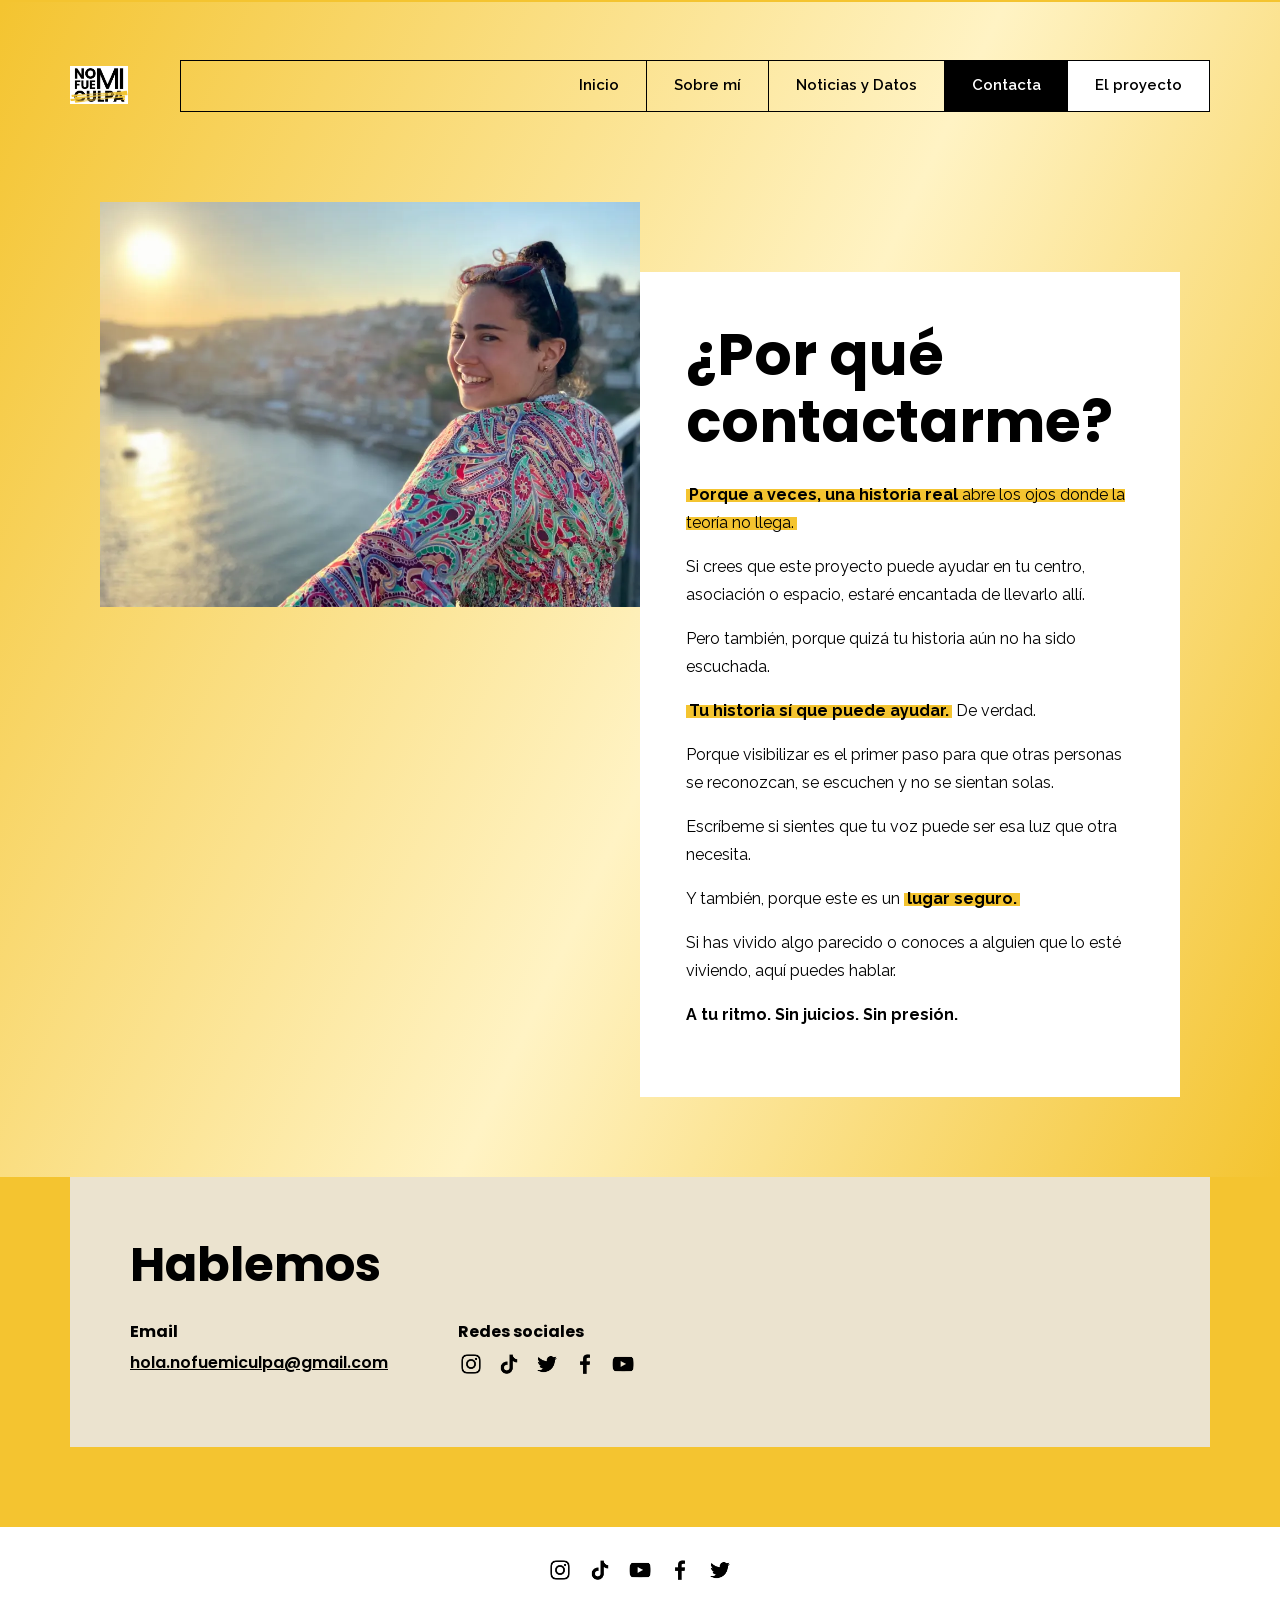
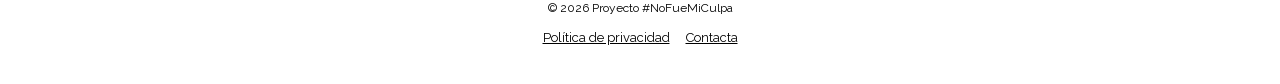
==== contacta.html @ 0b8c0b65 "Add contact page Static contact page: photo and highlighted introduction, email link and social link" ====
<!DOCTYPE html>
<html lang="es">
<head>
  <meta charset="UTF-8">
  <meta name="viewport" content="width=device-width, initial-scale=1">
  <title>Contacta | No Fue Mi Culpa</title>
  <meta name="description" content="Escríbenos si quieres contar tu historia o acoger el proyecto en tu centro.">
  <link rel="canonical" href="https://nofuemiculpa.org/contacta.html">
  <link rel="icon" type="image/png" href="img/img_6.png">
  <link rel="apple-touch-icon" href="img/img_6.png">
  <link rel="stylesheet" href="styles.css">
</head>
<body>
  <a class="skip" href="#principal">Saltar al contenido</a>

  <div class="top light">
    <header class="site-header">
      <a href="index.html" class="logo"><img src="img/img_5.webp" alt="Logo del proyecto No Fue Mi Culpa" width="58" height="38"></a>
      <nav aria-label="Principal">
        <a href="index.html">Inicio</a>
        <a href="sobre-mi.html">Sobre mí</a>
        <a href="recursos.html">Noticias y Datos</a>
        <a href="contacta.html" aria-current="page">Contacta</a>
        <a href="el-proyecto.html" class="cta">El proyecto</a>
      </nav>
    </header>
  </div>

  <main id="principal">
    <section class="contact-hero">
      <div class="contact-row">
        <div class="contact-photo">
          <img src="img/nazaret.webp" alt="Nazaret Moris sonriendo frente a un paisaje urbano al atardecer" width="1000" height="750" loading="lazy">
        </div>
        <div class="contact-card">
          <h1>¿Por qué contactarme?</h1>
          <p><span class="hl"><strong>Porque a veces, una historia real</strong> abre los ojos donde la teoría no llega.</span></p>
          <p>Si crees que este proyecto puede ayudar en tu centro, asociación o espacio, estaré encantada de llevarlo allí.</p>
          <p>Pero también, porque quizá tu historia aún no ha sido escuchada.</p>
          <p><span class="hl"><strong>Tu historia sí que puede ayudar.</strong></span> De verdad.</p>
          <p>Porque visibilizar es el primer paso para que otras personas se reconozcan, se escuchen y no se sientan solas.</p>
          <p>Escríbeme si sientes que tu voz puede ser esa luz que otra necesita.</p>
          <p>Y también, porque este es un <span class="hl"><strong>lugar seguro.</strong></span></p>
          <p>Si has vivido algo parecido o conoces a alguien que lo esté viviendo, aquí puedes hablar.</p>
          <p><strong>A tu ritmo. Sin juicios. Sin presión.</strong></p>
        </div>
      </div>
    </section>

    <div class="contact-wrap">
      <section class="hablemos" aria-labelledby="hablemos-titulo">
        <h2 id="hablemos-titulo">Hablemos</h2>
        <div class="cols">
          <div>
            <h3>Email</h3>
            <a class="mail" href="mailto:hola.nofuemiculpa@gmail.com">hola.nofuemiculpa@gmail.com</a>
          </div>
          <div>
            <h3>Redes sociales</h3>
            <div class="contact-social">
              <a href="https://www.instagram.com/nofuemiculpaorg" aria-label="Instagram" rel="noopener"><img src="img/img_1.png" alt="" width="26" height="26"></a>
              <a href="https://www.tiktok.com/@nofuemiculpa.org" aria-label="TikTok" rel="noopener"><img src="img/img_3.png" alt="" width="26" height="26"></a>
              <a href="https://x.com/nofuemiculpaorg" aria-label="X (Twitter)" rel="noopener"><img src="img/img_9.png" alt="" width="26" height="26"></a>
              <a href="https://www.facebook.com/nazaret.moris" aria-label="Facebook" rel="noopener"><img src="img/img_2.png" alt="" width="26" height="26"></a>
              <a href="https://youtube.com/@nofuemiculpaorg" aria-label="YouTube" rel="noopener"><img src="img/img_8.png" alt="" width="26" height="26"></a>
            </div>
          </div>
        </div>
      </section>
    </div>
  </main>

  <footer class="site-footer">
    <div class="social">
      <a href="https://www.instagram.com/nofuemiculpaorg" aria-label="Instagram" rel="noopener"><img src="img/img_1.png" alt="" width="26" height="26"></a>
      <a href="https://www.tiktok.com/@nofuemiculpa.org" aria-label="TikTok" rel="noopener"><img src="img/img_3.png" alt="" width="26" height="26"></a>
      <a href="https://youtube.com/@nofuemiculpaorg" aria-label="YouTube" rel="noopener"><img src="img/img_8.png" alt="" width="26" height="26"></a>
      <a href="https://www.facebook.com/nazaret.moris" aria-label="Facebook" rel="noopener"><img src="img/img_2.png" alt="" width="26" height="26"></a>
      <a href="https://x.com/nofuemiculpaorg" aria-label="X (Twitter)" rel="noopener"><img src="img/img_9.png" alt="" width="26" height="26"></a>
    </div>
    <p>© 2026 Proyecto #NoFueMiCulpa</p>
    <nav aria-label="Legal"><a href="privacidad.html">Política de privacidad</a><a href="contacta.html">Contacta</a></nav>
  </footer>
</body>
</html>
---- styles.css ----
/* Self-hosted fonts (no requests to Google) */
@import url("fonts/fonts.css");

:root{--y:#f4c430;--ink:#000;--paper:#fff}
*{box-sizing:border-box;margin:0;padding:0}
html{scroll-behavior:smooth}
html,body{overflow-x:hidden}
body{font-family:'Raleway',Avenir,sans-serif;color:var(--ink);background:#fff;line-height:1.55;font-size:16px}
h1,h2,h3,.display{font-family:'Poppins',sans-serif;line-height:1.15}
img{max-width:100%;height:auto;display:block}
a{color:inherit}
:focus-visible{outline:3px solid #000;outline-offset:3px}
.skip{position:absolute;left:-9999px;top:0;background:#000;color:#fff;padding:10px 16px;z-index:10}
.skip:focus{left:10px;top:10px}
.sr-only{position:absolute;width:1px;height:1px;overflow:hidden;clip:rect(0 0 0 0)}

/* Yellow highlighter: marks key phrases */
.hl{background:linear-gradient(transparent 22%,var(--y) 22%,var(--y) 92%,transparent 92%);padding:0 .15em;color:inherit;font-weight:inherit}
.hl-b{font-weight:700}

/* ===== Header ===== */
.top{position:relative;background:#6e7887;background-size:cover;background-position:center;background-repeat:no-repeat}
.top.fixed-bg{background-attachment:fixed}
@media (hover:none),(max-width:820px){.top.fixed-bg{background-attachment:scroll}}
.site-header{position:relative;z-index:2;display:flex;justify-content:space-between;align-items:stretch;max-width:1180px;margin:0 auto;padding:60px 20px 0;min-height:110px}
.logo{position:absolute;left:20px;top:60px;height:50px;display:flex;align-items:center;z-index:3}
.logo img{width:58px;height:auto}
.site-header nav{display:flex;border:1px solid rgba(255,255,255,.7);background:rgba(255,255,255,.12);flex:1;justify-content:flex-end;margin-left:110px}
.site-header nav a{color:#fff;text-decoration:none;font-weight:600;font-size:15px;padding:0 27px;display:flex;align-items:center;height:50px;border-left:1px solid rgba(255,255,255,.7)}
.site-header nav a:first-child{border-left:0}
.site-header nav a[aria-current="page"]{background:#fff;color:#000}
.site-header nav a.cta{background:var(--y);color:#000;border-left:0}
.top.news-bg{background-image:linear-gradient(rgba(60,64,72,.55),rgba(60,64,72,.55)),url(img/bg-periodicos.webp);background-size:cover;background-position:center;background-repeat:no-repeat;background-attachment:fixed}
@media (hover:none),(max-width:820px){.top.news-bg{background-attachment:scroll}}
.top.light{background:var(--y)}
.light .site-header nav{border-color:#000;background:transparent}
.light .site-header nav a{color:#000;border-color:#000}
.light .site-header nav a[aria-current="page"]{background:#000;color:#fff}
.light .site-header nav a.cta{background:#fff;color:#000}
@media(max-width:820px){.site-header nav{margin-left:0}}

/* Title in white box */
.box-title{display:table;background:#fff;color:#000;padding:.04em .4em .1em .4em;font-family:'Poppins',sans-serif;font-weight:700;line-height:1.1}

/* ===== Home ===== */
.top.photo-bg{background:#444 url(img/bg-dos-mujeres.webp) center 40%/cover fixed no-repeat}
@media (hover:none),(max-width:820px){.top.photo-bg{background-attachment:scroll}}
.hero{padding:225px max(20px,calc((100% - 1140px)/2 + 30px)) 150px;margin-top:-110px;background:rgba(110,120,135,.4)}
.hero h1{font-weight:700;font-size:clamp(34px,5.6vw,80px);line-height:1.1}
.hero .box{display:table;background:#fff;color:#000;padding:.04em .4em .1em .4em;margin-bottom:10px;white-space:nowrap;max-width:100%}
.hero .accent{color:var(--y)}
.hero-sub{color:#fff;font-family:'Poppins',sans-serif;font-weight:600;font-size:16px;margin-top:30px}

.intro{background:rgba(223,224,226,.88);text-align:center;padding:90px 20px 80px}
.intro h2{font-size:clamp(30px,4vw,52px);font-weight:700;margin-bottom:34px}
.intro p{font-size:16px;max-width:760px;margin:0 auto 6px}
.intro p.lead{font-family:'Poppins',sans-serif;font-weight:700;font-size:clamp(18px,2vw,22px);margin-bottom:10px}

.stats{background:#fff;text-align:center;padding:90px 20px 100px}
.stats h2{font-size:clamp(26px,3vw,36px);font-weight:600;margin-bottom:70px}
.stat-grid{display:grid;grid-template-columns:repeat(3,1fr);gap:30px;max-width:1100px;margin:0 auto}
.num{display:block;font-family:'Poppins',sans-serif;font-size:clamp(60px,7vw,90px);font-weight:700;color:var(--y);line-height:1.1;margin-bottom:20px;-webkit-text-stroke:0}
.stat p{font-size:16px;font-weight:600;line-height:1.6;max-width:260px;margin:0 auto}

.story{background:var(--y);text-align:center;padding:90px 20px 80px}
.story blockquote{font-family:'Poppins',sans-serif;font-weight:700;font-size:clamp(28px,4vw,56px);line-height:1.2;margin-bottom:38px}
.story p{font-size:16px;font-weight:600;line-height:1.6}

.photo-strip{height:520px;background:url(img/bg-dos-mujeres.webp) center 40%/cover fixed no-repeat}
@media (hover:none),(max-width:820px){.photo-strip{background-attachment:scroll}}

/* ===== Buttons ===== */
.btn{display:inline-block;background:var(--y);color:#000;font-size:14px;font-weight:700;text-decoration:none;padding:11px 25px;margin-top:30px;border:0;cursor:pointer;font-family:inherit}
.btn:hover{filter:brightness(.95)}
.btn.white{background:#fff;color:#000;font-size:15px;letter-spacing:.05em;padding:12px 16px}
.btn.dark{background:#000;color:#fff}
.btn-box{display:inline-block;border:1px solid #000;color:#000;text-decoration:none;font-size:14px;font-weight:700;padding:8px 16px;margin-top:14px}

/* ===== Inner pages (header) ===== */
.page-hero{padding:225px max(20px,calc((100% - 1140px)/2 + 30px)) 90px;margin-top:-110px}
.page-hero h1{font-weight:700;font-size:clamp(34px,5vw,68px);line-height:1.1}
.page-hero p{font-family:'Poppins',sans-serif;font-weight:600;font-size:16px;margin-top:20px}

/* ===== Content text ===== */
.content{max-width:820px;margin:0 auto;padding:80px 20px}
.content h2{font-size:clamp(26px,3.4vw,40px);font-weight:700;margin:56px 0 20px}
.content h2:first-child{margin-top:0}
.content p{font-size:17px;line-height:1.7;margin-bottom:18px}
.content .lead{font-family:'Poppins',sans-serif;font-weight:600;font-size:clamp(20px,2.4vw,26px);line-height:1.4}
.content blockquote{border-left:6px solid var(--y);padding:6px 0 6px 22px;margin:30px 0;font-family:'Poppins',sans-serif;font-weight:600;font-size:20px}
.content a.text-link{color:#000;font-weight:700}

/* ===== News and Data ===== */
.news-hero{padding:200px max(20px,calc((100% - 1140px)/2 + 30px)) 90px;margin-top:-110px}
.news-hero .card-hero{background:#fff;padding:40px 40px 44px;text-align:center;max-width:1000px;margin:0 auto}
.news-hero h1{font-weight:700;font-size:clamp(34px,5vw,64px);line-height:1.15}
.news-hero h1 .y{color:var(--y)}
.news-hero p{font-size:16px;margin-top:16px}

.section-title{font-family:'Poppins',sans-serif;font-weight:600;font-size:clamp(40px,6vw,80px);text-align:center;padding:50px 20px 40px;line-height:1}

.news-grid{display:grid;grid-template-columns:repeat(4,1fr);gap:0;max-width:1180px;margin:0 auto;padding:0 20px 90px;align-items:start}
.news-card{padding:26px 22px 30px;text-align:center;background:#fff;min-height:320px}
.news-card.yellow{background:var(--y)}
.news-card h3{font-family:'Raleway',sans-serif;font-weight:700;font-size:16px;line-height:1.35;margin-bottom:14px}
.news-card .date{font-size:15px;color:#222;margin-bottom:6px}
.news-card a.more{display:inline-block;border:1px solid #000;color:#000;text-decoration:none;font-size:13px;font-weight:700;padding:6px 14px;margin-top:10px}

.black-band{background:#000;color:#fff;padding:90px 20px 100px}
.black-band .wrap{max-width:1140px;margin:0 auto;display:grid;grid-template-columns:1fr 1fr;gap:40px;align-items:center}
.black-band h2{font-size:clamp(48px,6vw,84px);font-weight:600;line-height:1.05}
.black-band p{font-size:16px;line-height:1.6;margin-bottom:12px}
.black-band .btn{margin-top:20px}

.data-band{background:linear-gradient(to bottom,var(--y) 0%,var(--y) 40%,#000 100%);padding:70px 20px 90px}
.data-grid{display:grid;grid-template-columns:1fr 1fr;gap:26px 26px;max-width:1140px;margin:0 auto;align-items:start}
.data-card{background:#fff;padding:26px 28px 28px}
.data-card .src{font-family:'Poppins',sans-serif;font-size:14px;font-weight:600;line-height:1.5;margin-bottom:10px}
.data-card .stat-txt{font-family:'Poppins',sans-serif;font-size:clamp(20px,2.2vw,26px);font-weight:500;line-height:1.3}
.data-card .arrow{display:block;width:40px;border-top:2px solid #000;margin-top:16px}

/* ===== About ===== */
.about-hero{position:relative;padding:200px max(20px,calc((100% - 1140px)/2 + 30px)) 110px;margin-top:-110px;color:#fff;background:#222 url(img/bg-nazaret.webp) center 30%/cover fixed no-repeat}
@media (hover:none),(max-width:820px){.about-hero{background-attachment:scroll}}
.inline-video{max-width:820px;margin:44px 0 0}
.inline-video figcaption{color:#fff;font-size:15px;margin-top:12px}
.media-video .video{margin-bottom:16px}
.about-hero::before{content:"";position:absolute;inset:0;background:rgba(40,46,56,.62)}
.about-hero>*{position:relative}
.about-hero .box-title{font-size:clamp(40px,5vw,66px);padding:.1em .3em .14em}
.about-body{max-width:820px;margin-top:40px;font-size:17px;line-height:1.7}
.about-body p{margin-bottom:22px}
.about-body .hl{background:linear-gradient(transparent 25%,var(--y) 25%,var(--y) 92%,transparent 92%);color:#000;font-weight:700}
.about-body .q{font-family:'Poppins',sans-serif;font-weight:700;font-size:clamp(20px,2.4vw,28px);line-height:1.35;margin-top:30px}

.media-title{background:#fff;border:6px solid var(--y);text-align:center;max-width:1000px;margin:0 auto;position:relative;padding:30px 20px;margin-top:-10px}
.media-title::after{content:"";position:absolute;left:50%;bottom:-22px;transform:translateX(-50%);border:12px solid transparent;border-top:12px solid var(--y);border-bottom:0}
.media-title h2{font-family:'Poppins',sans-serif;font-weight:600;font-size:clamp(34px,4.6vw,56px)}
.media-section{background:var(--y);padding:90px 20px 70px}
.media-wrap{max-width:1000px;margin:0 auto}
.video{position:relative;aspect-ratio:16/9;background:#000;border:0}
.video iframe,.video .poster{position:absolute;inset:0;width:100%;height:100%;border:0}
.video .poster{object-fit:cover;cursor:pointer}
.video .play{position:absolute;left:50%;top:50%;transform:translate(-50%,-50%);width:84px;height:84px;border-radius:50%;background:rgba(0,0,0,.6);color:#fff;font-size:30px;text-align:center;line-height:84px;border:0;cursor:pointer}
.video-caption{text-align:center;margin-top:20px;color:#000}
.video-caption h3{font-size:22px;font-weight:700;margin-bottom:6px}
.video-caption p{font-size:15px}

.media-list{display:grid;grid-template-columns:repeat(2,1fr);gap:22px;margin-top:50px;list-style:none}
.media-item{background:#fff;padding:22px 24px 26px}
.media-item .thumb{width:100%;aspect-ratio:3/2;object-fit:cover;margin-bottom:16px}
.media-item p{margin-bottom:8px}
.media-item .src{font-size:13px;font-weight:700;text-transform:uppercase;letter-spacing:.04em}
.media-item h3{font-size:19px;font-weight:700;margin:8px 0 6px;line-height:1.3}
.media-item p{font-size:14px;color:#222}
.media-item a{color:#000;font-weight:700}

/* ===== Contact ===== */
.contact-hero{position:relative;margin-top:-110px;padding:200px max(20px,calc((100% - 1140px)/2 + 30px)) 80px;background:linear-gradient(115deg,#f4c430 0%,#fff3c4 55%,#f4c430 100%)}
.contact-row{display:grid;grid-template-columns:1fr 1fr;gap:0;max-width:1140px;margin:0 auto;align-items:start}
.contact-photo{background:#000;aspect-ratio:4/3;overflow:hidden}
.contact-photo img{width:100%;height:100%;object-fit:cover}
.contact-card{background:#fff;padding:50px 46px 52px;margin-top:70px}
.contact-card h1{font-size:clamp(36px,4.6vw,58px);font-weight:700;margin-bottom:26px}
.contact-card p{font-size:16px;line-height:1.75;margin-bottom:16px}
.contact-card .hl{padding:0 .2em}
.hablemos{background:#ebe3cf;margin:0 auto 0;max-width:1140px;padding:60px 60px 70px}
.hablemos h2{font-size:clamp(34px,4vw,48px);font-weight:700;margin-bottom:30px}
.hablemos .cols{display:flex;gap:70px;flex-wrap:wrap;align-items:flex-start}
.hablemos h3{font-size:16px;font-weight:700;margin-bottom:10px}
.hablemos a.mail{font-family:'Poppins',sans-serif;font-weight:600;font-size:16px;word-break:break-all}
.contact-social{display:flex;gap:12px}
.contact-social a{display:block;line-height:0}
.contact-social img{width:26px;height:26px}
.contact-wrap{background:var(--y);padding:0 20px 80px}

/* ===== Project ===== */
.project-hero{padding:200px max(20px,calc((100% - 1140px)/2 + 30px)) 110px;margin-top:-110px;background:linear-gradient(rgba(60,66,76,.6),rgba(60,66,76,.6)),url(img/bg-dos-mujeres.webp) center 40%/cover fixed no-repeat}
@media (hover:none),(max-width:820px){.project-hero{background-attachment:scroll}}
.video-band{background:var(--y);padding:70px 20px}
.video-band .video{max-width:1000px;margin:0 auto;background:#000;position:relative;aspect-ratio:16/9}
.video-band video{position:absolute;inset:0;width:100%;height:100%;background:#000}
.project-hero .stack{display:flex;flex-direction:column;align-items:flex-start;gap:8px}
.project-hero .box-title{font-size:clamp(44px,8vw,110px);line-height:1;padding:.04em .3em .1em}
.project-hero .box-title.accent{color:var(--y)}
.project-hero p{font-family:'Poppins',sans-serif;font-weight:600;color:#fff;font-size:17px;margin-top:40px}

.project-about{max-width:1100px;margin:0 auto;padding:110px 20px 60px;text-align:left}
.project-about h2{font-size:clamp(40px,5vw,64px);font-weight:700;margin-bottom:40px}
.project-about p{font-size:17px;line-height:1.75;margin-bottom:20px}
.project-about p strong{font-weight:700}
.project-about .big{font-family:'Poppins',sans-serif;font-weight:700;font-size:clamp(22px,3vw,34px);text-align:center;margin:60px 0 20px;letter-spacing:.01em}


.voice{background:#000;color:#fff;text-align:center;padding:90px 20px 100px}
.voice h2{display:inline-block;background:var(--y);color:#000;font-size:clamp(40px,5.6vw,72px);font-weight:500;padding:.1em .35em .14em;line-height:1.05;margin-bottom:40px}
.voice p{font-size:19px;line-height:1.6;font-weight:600}
.voice p.y{color:var(--y);margin-top:12px}
.voice .btn{margin-top:40px;font-size:14px}

.testimonies{display:grid;grid-template-columns:repeat(3,1fr);max-width:1180px;margin:0 auto;border:1px solid #000}
.testimony{padding:50px 34px 40px;text-align:center;border-right:1px solid #000}
.testimony:last-child{border-right:0}
.testimony .q{font-family:'Poppins',sans-serif;font-size:90px;color:var(--y);line-height:.6;height:50px;margin-bottom:24px}
.testimony .who{font-weight:700;font-size:16px}
.testimony .sub{font-size:13px;color:#333;margin:4px 0 22px}
.testimony .txt{font-family:'Poppins',sans-serif;font-weight:600;font-size:17px;line-height:1.5}
.testimony .tail{font-size:13px;color:#333;margin-top:18px}

.coming{position:relative;padding:140px 20px;background:linear-gradient(rgba(60,66,76,.45),rgba(60,66,76,.45)),url(img/bg-dos-mujeres.webp) center 40%/cover fixed no-repeat}
@media (hover:none),(max-width:820px){.coming{background-attachment:scroll}}
.coming .card{background:#fff;max-width:600px;margin:0 auto;text-align:center;padding:44px 40px 50px}
.coming h2{font-size:clamp(34px,5vw,56px);font-weight:700;margin-bottom:20px;word-break:normal}
.coming p{font-size:16px;line-height:1.7;margin-bottom:14px}
.coming .btn{font-size:13px;margin-top:20px}

/* ===== Footer ===== */
.site-footer{text-align:center;padding:30px 20px 36px;background:#fff}
.social{display:flex;justify-content:center;gap:14px;margin:0 0 16px;flex-wrap:wrap}
.social a{display:block;line-height:0}
.social img{width:26px;height:26px}
.site-footer p{font-size:12px}
.site-footer nav{margin-top:10px;font-size:13px}
.site-footer nav a{margin:0 8px}

/* ===== Mobile ===== */
@media(max-width:900px){
 .news-grid{grid-template-columns:repeat(2,1fr)}
 .testimonies{grid-template-columns:1fr}
 .testimony{border-right:0;border-bottom:1px solid #000}
 .contact-row,.black-band .wrap,.data-grid{grid-template-columns:1fr}
 .media-list{grid-template-columns:1fr}
 .contact-card{margin-top:0}
}
@media(max-width:760px){
 .site-header{padding-top:20px;flex-direction:column;align-items:flex-start;gap:10px}
 .logo{position:static;height:auto}
 .site-header nav{flex-wrap:wrap;justify-content:flex-start;width:100%}
 .site-header nav a{padding:0 12px;height:40px;font-size:13px}
 .hero,.page-hero,.news-hero,.about-hero,.project-hero,.contact-hero{margin-top:0;padding:50px 20px 90px}
 .hero .box{white-space:normal}
 .stat-grid{grid-template-columns:1fr;gap:40px}
 .news-grid{grid-template-columns:1fr}
 .news-card{min-height:0;padding:20px 20px 22px}
 .photo-strip{height:260px}
 .hablemos{padding:40px 24px}
}
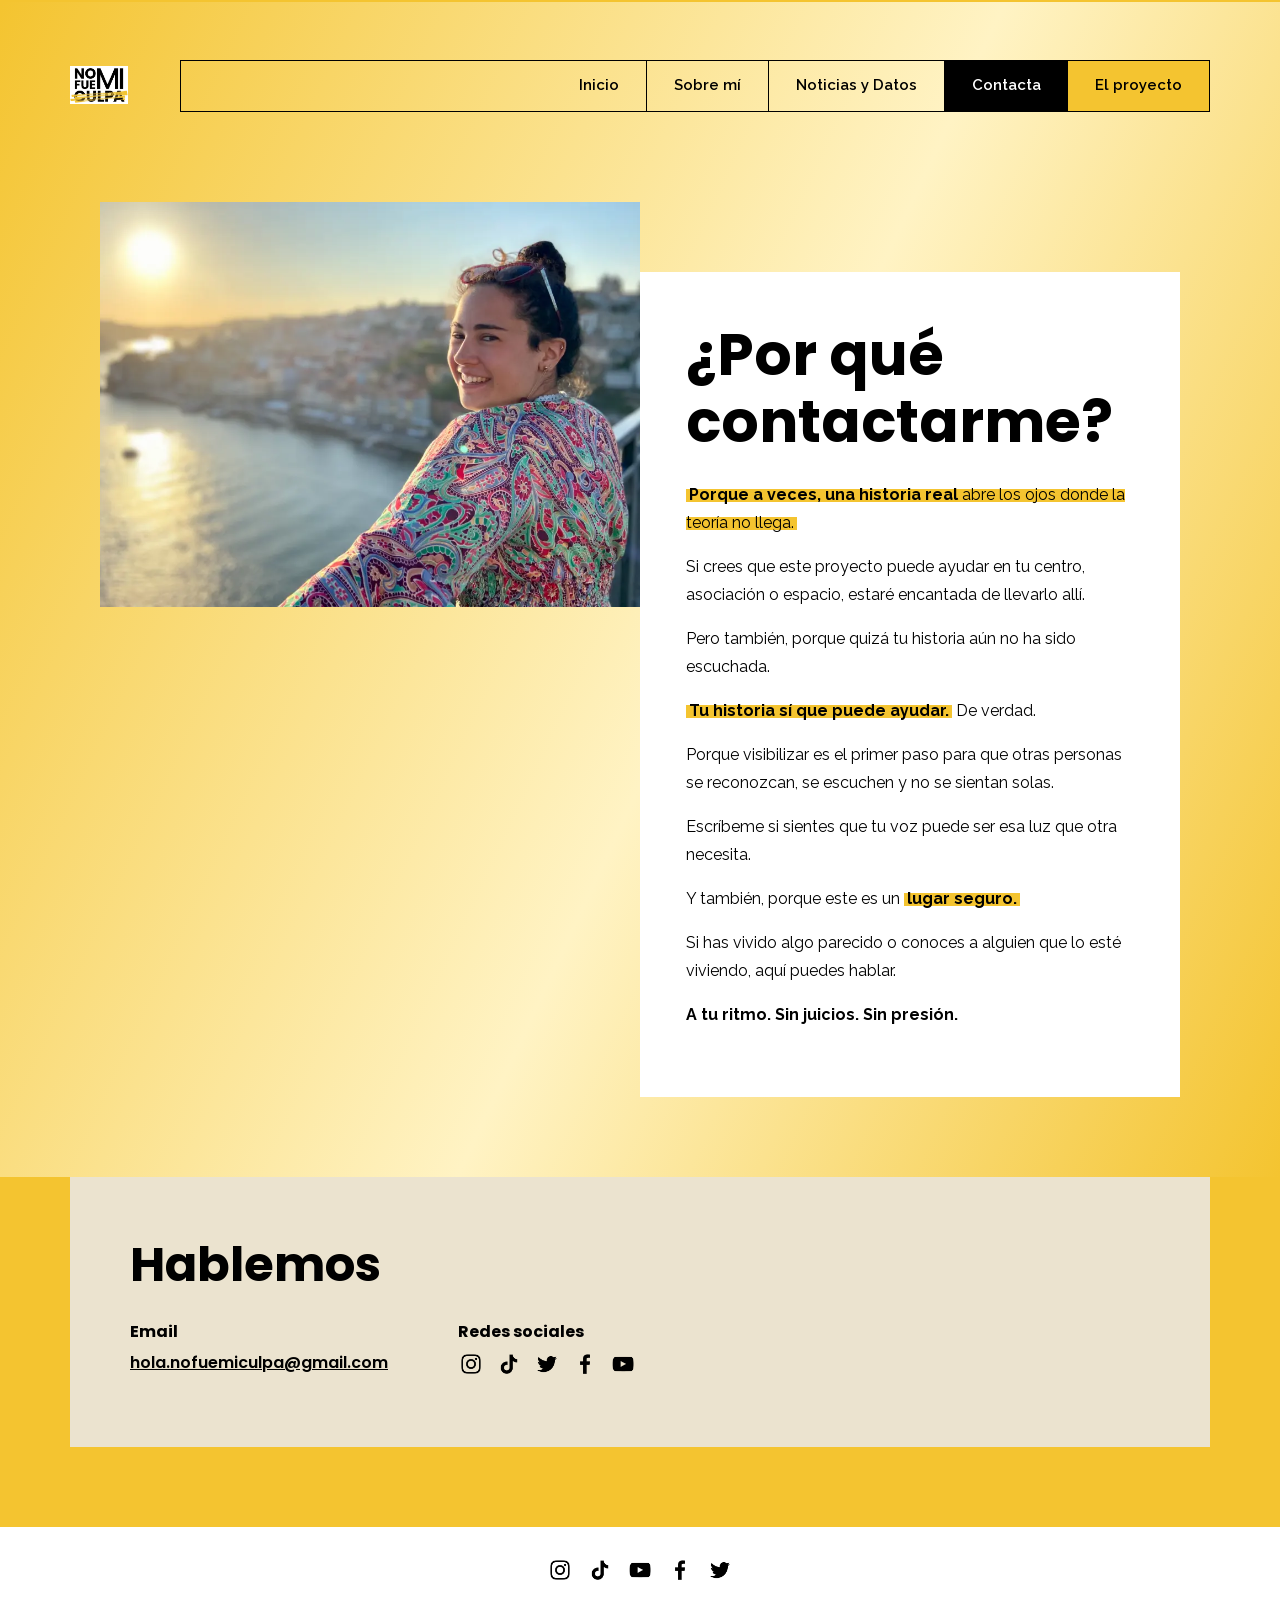
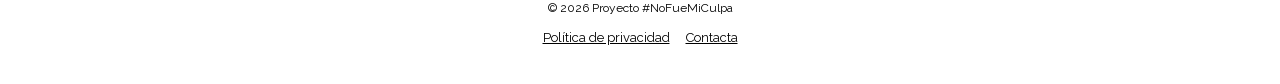
==== commit a53c0a22: "Use www.nofuemiculpa.org as canonical domain GitHub Pages now serves www.nofuemiculpa.org as the pri" ====
--- a/contacta.html
+++ b/contacta.html
@@ -5,7 +5,7 @@
   <meta name="viewport" content="width=device-width, initial-scale=1">
   <title>Contacta | No Fue Mi Culpa</title>
   <meta name="description" content="Escríbenos si quieres contar tu historia o acoger el proyecto en tu centro.">
-  <link rel="canonical" href="https://nofuemiculpa.org/contacta.html">
+  <link rel="canonical" href="https://www.nofuemiculpa.org/contacta.html">
   <link rel="icon" type="image/png" href="img/img_6.png">
   <link rel="apple-touch-icon" href="img/img_6.png">
   <link rel="stylesheet" href="styles.css">
--- a/styles.css
+++ b/styles.css
@@ -33,10 +33,11 @@
 .top.news-bg{background-image:linear-gradient(rgba(60,64,72,.55),rgba(60,64,72,.55)),url(img/bg-periodicos.webp);background-size:cover;background-position:center;background-repeat:no-repeat;background-attachment:fixed}
 @media (hover:none),(max-width:820px){.top.news-bg{background-attachment:scroll}}
 .top.light{background:var(--y)}
+.top.light.paper{background:#ececec}
 .light .site-header nav{border-color:#000;background:transparent}
 .light .site-header nav a{color:#000;border-color:#000}
 .light .site-header nav a[aria-current="page"]{background:#000;color:#fff}
-.light .site-header nav a.cta{background:#fff;color:#000}
+.light .site-header nav a.cta{background:var(--y);color:#000}
 @media(max-width:820px){.site-header nav{margin-left:0}}
 
 /* Title in white box */
